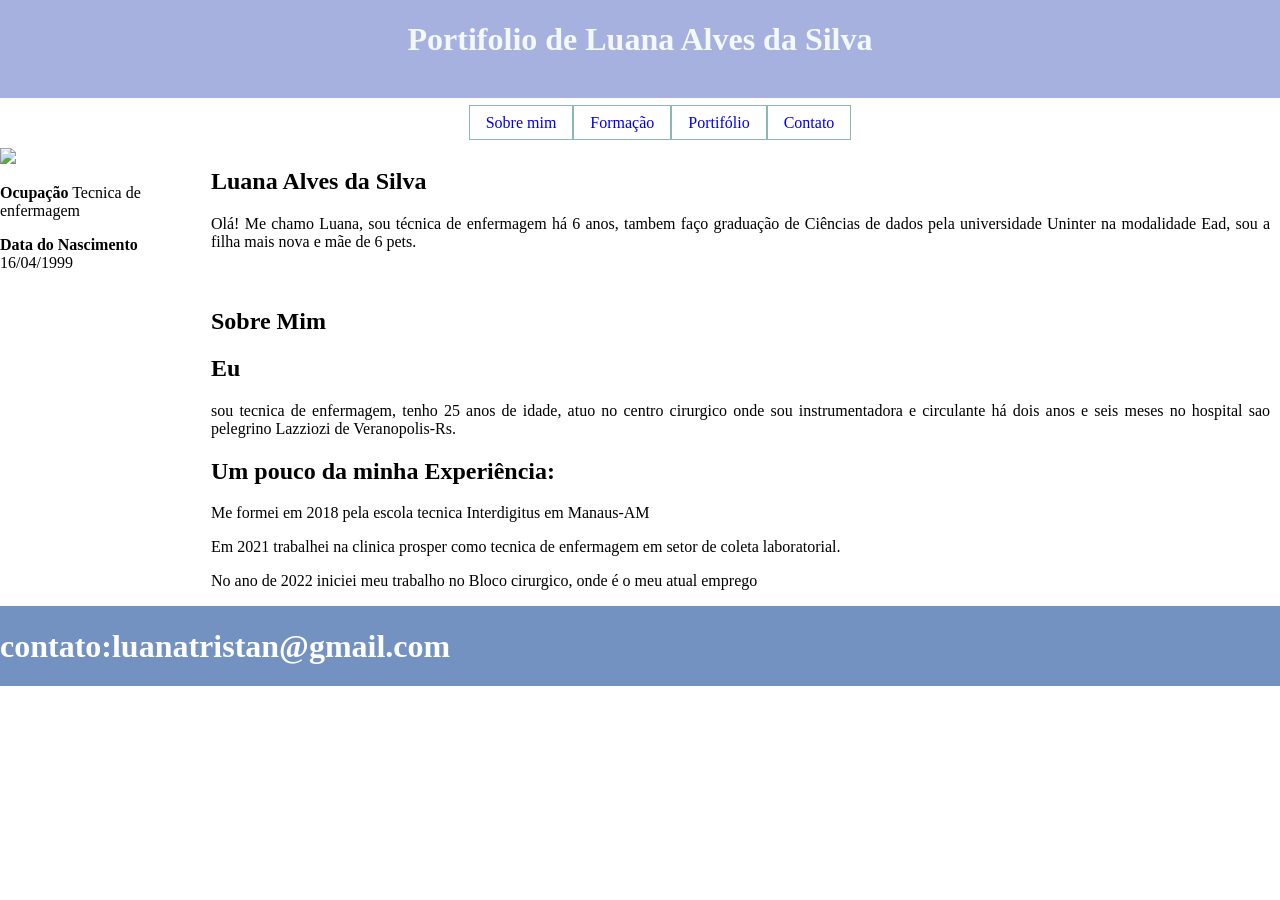
==== index.html @ b159dbfb "Add files via upload" ====
<!DOCTYPE html>
<html lang="en">

<head>
    <meta charset="UTF-8">
    <meta http-equiv="X-UA-Compatible" content="IE=edge">
    <meta name="viewport" content="width=device-width, initial-scale=1.0">
    
    <title>Portifolio de Luana Alves da Silva</title>
   
    <style>

        body {
            margin: 0;
        }
/*tirando as margens do corpo da pagina*/
        .container {
            display: grid;
        }
/*configurando um layout em grade para distribuir o conteúdo em diferentes áreas.*/
        header {
            grid-column-start: 1;
            grid-column-end: 12;
            background-color: #a7b1df;
        }
/*O cabeçalho ocupa a primeira linha da grade e se estende por todas as colunas (1 a 12). Está estilizado com uma cor de fundo cinza-esverdeada #506E6A e contém o título principal da página.*/

        .menu {
            grid-column-start: 6;
            grid-column-end: 12;
            justify-content: center;/*centraliza o menu*/
            gap: 20px;/*https://nekocalc.com/px-to-rem-converter*/
            
        } 
        /*Posicionado à direita (grid-column-start: 6 e grid-column-end: 12), o menu contém uma lista de links de navegação (biografia, obras, curiosidades)*/.

        .imagem_portifolio {
            grid-column-start: 1;
            grid-column-end: 3;
            gap: 20px
            
        }

        .principal {
            grid-column-start: 4;
            grid-column-end: 12;
            padding-left: 15px;
            padding-right: 10px;
            text-align: justify;

        }
        .imagem_portifolio.jpg {
                grid-column-start: 1;
                grid-column-end: 1;

            }

        footer {
            grid-column-start: 1;
            grid-column-end: 12;
            background-color: #7392c2;
            color: white;
            text-align: left;
        }

        ul {
            list-style-type: none;
            color: #9ea2d1;
        }

        a,
        a:link {
            text-decoration: none;
            padding: 8px 16px;
            border: solid #8db8b2 1px;
        }

        li {
            float: left;
        }

        a:hover {
            background-color: #b6dbd6;
            color: white;
        }

        /* media query para dispositivos móveis */
        @media only screen and (max-width: 767px) {
            .wrapper {
                grid-column-start: 1;
                grid-column-end: 1;

            }

            .imagem_portifolio.jpg {
                grid-column-start: 1;
                grid-column-end: 1;

            }

            .principal {
                grid-column-start: 1;
                grid-column-end: 1;

            }
        }
    </style>
</head>

<body>
    <header class="container">
        <h1 style="color: rgb(243, 249, 250); text-align: center;">Portifolio de Luana Alves da Silva</h1>
        <br>

    </header>
    

    <nav class="container menu">
 
        <ul>
            <li><a href="sobre mim.html">Sobre mim</a></li>
            <li><a href="formação.html">Formação</a></li>
            <li><a href="portifolio.html">Portifólio</a></li>
            <li><a href="contato">Contato</a></li>
        </ul>
    </nav>
    
    
    <div class="container wrapper">
        <aside class="imagem_portifolio.png.jpg">
            <img src="portifolio.png.jpg">
        
            <div class="infos">
                <p><strong>Ocupação</strong> Tecnica de enfermagem</p>
                <p>
                    <strong>Data do Nascimento</strong>
                    16/04/1999
                </p>
            </div>

        </aside>
        <section class="principal">
            <h1>
                Luana Alves da Silva
            </h1>
            <p> 
                Olá! Me chamo Luana, sou técnica de enfermagem há 6 anos, tambem faço graduação de Ciências de dados pela universidade Uninter na modalidade Ead, sou a filha mais nova e mãe de 6 pets.

            </p>
        </section>
    
</aside>
<section class=" principal">
    <h1>
        Sobre Mim
    </h1>
    <div class="card">
       

            <div class="">
                <h2>Eu</h2>
                <p> sou tecnica de enfermagem, tenho 25 anos de idade, atuo no centro cirurgico onde sou instrumentadora e circulante há dois anos e seis meses no hospital sao pelegrino Lazziozi de Veranopolis-Rs.</p>

            </div>
        </div>

        <h1>
            Um pouco da minha Experiência:
        </h1>
        
    

        <p>Me formei em 2018 pela escola tecnica Interdigitus em Manaus-AM </p>
        <p>Em 2021 trabalhei na clinica prosper como tecnica de enfermagem em setor de coleta laboratorial.</p>
        <p>No ano de 2022 iniciei meu trabalho no Bloco cirurgico, onde é o meu atual emprego
        </p>
    </section>
    
</div>
    </div>
</section>
</div>
<footer class="container">
<h1> contato:luanatristan@gmail.com</h1>
</footer>
</footer>
</div>
</body>
</body>

</html>
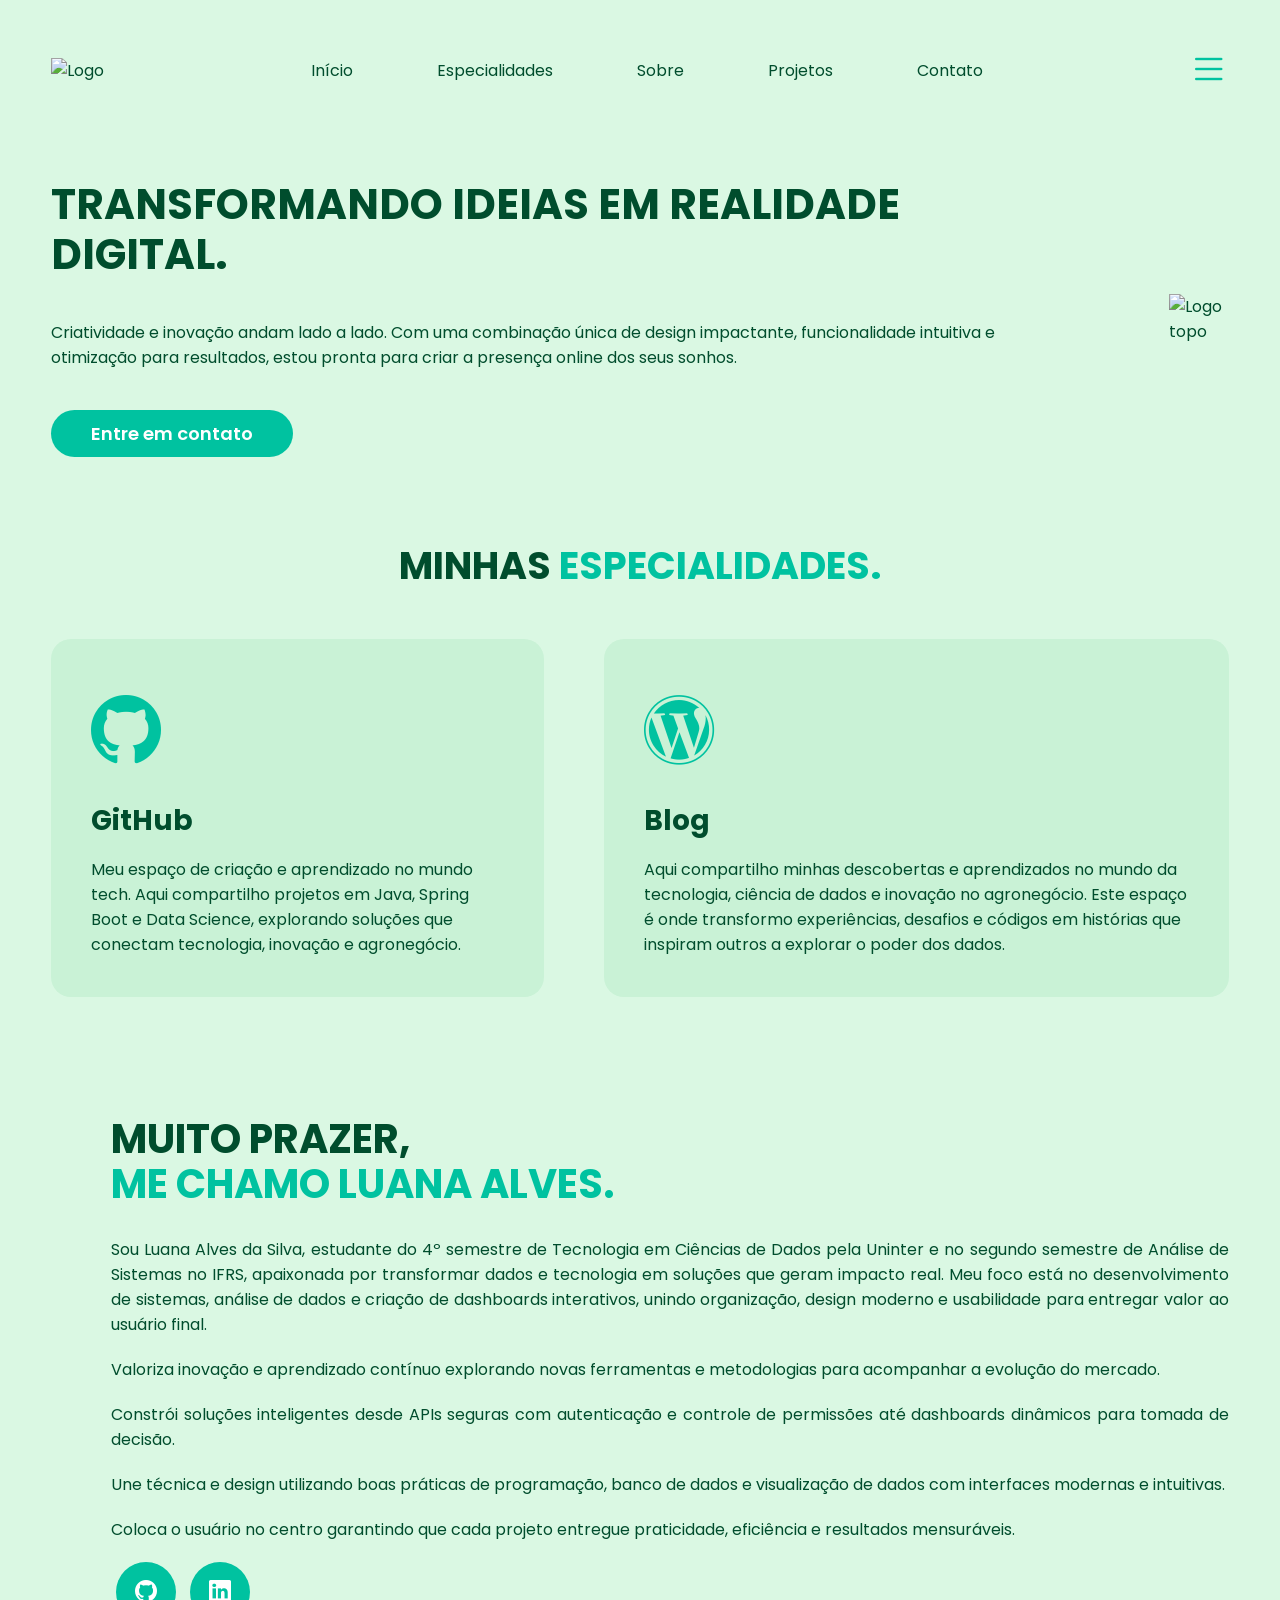
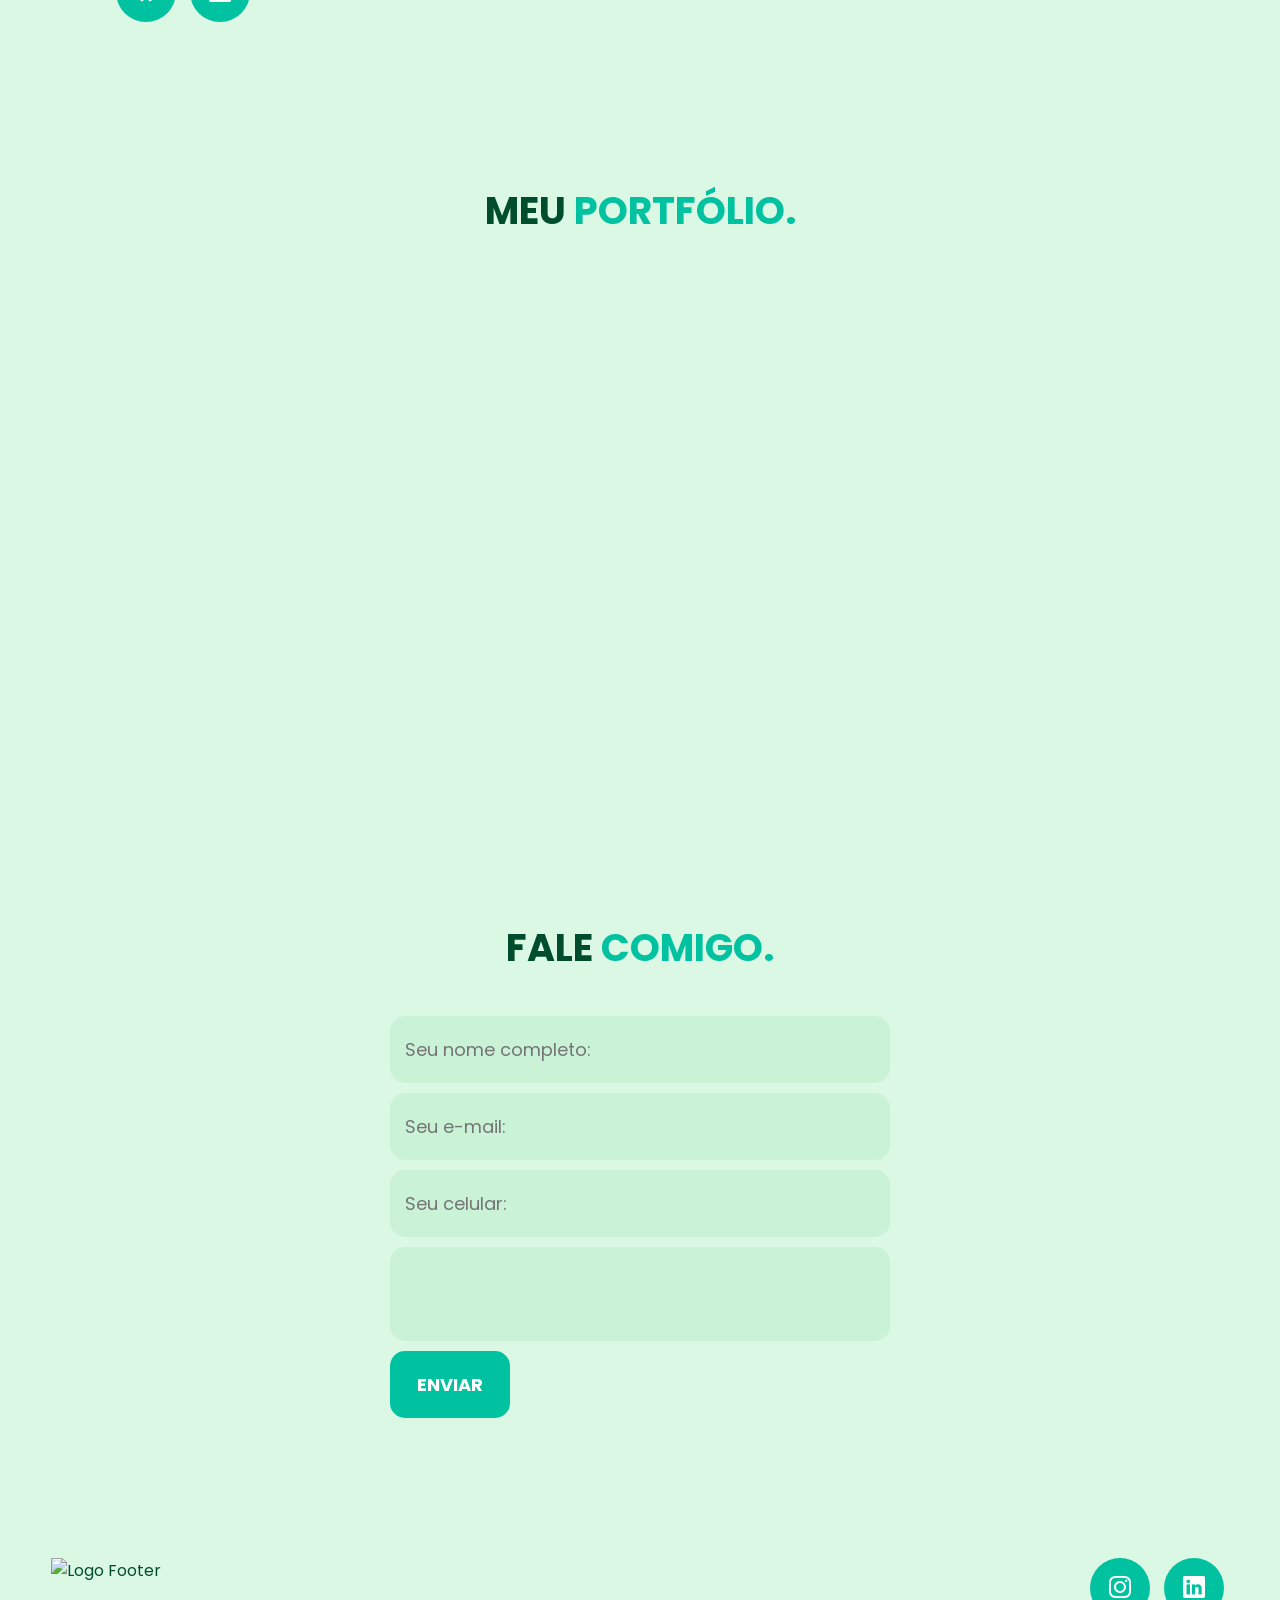
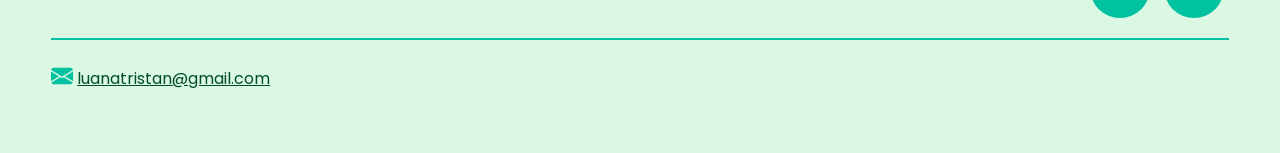
==== commit 412ed176: "Add files via upload" ====
--- a/index.html
+++ b/index.html
@@ -1,191 +1,176 @@
 <!DOCTYPE html>
-<html lang="en">
-
+<html lang="pt-br">
 <head>
     <meta charset="UTF-8">
-    <meta http-equiv="X-UA-Compatible" content="IE=edge">
     <meta name="viewport" content="width=device-width, initial-scale=1.0">
-    
-    <title>Portifolio de Luana Alves da Silva</title>
-   
-    <style>
+    <!-- GOOGLE FONTS -->
+    <link rel="preconnect" href="https://fonts.googleapis.com">
+    <link rel="preconnect" href="https://fonts.gstatic.com" crossorigin>
+    <link href="https://fonts.googleapis.com/css2?family=Poppins:wght@400;600;700&display=swap" rel="stylesheet">
+    <!-- BOOTSTRAP ICONS -->
+    <link rel="stylesheet" href="https://cdn.jsdelivr.net/npm/bootstrap-icons@1.10.5/font/bootstrap-icons.css">
+    <link rel="stylesheet" href="style.css">
+    <script src="menu.js" defer></script>
+    <title>Portfólio de Luana</title>
+</head>
+<body>
 
-        body {
-            margin: 0;
-        }
-/*tirando as margens do corpo da pagina*/
-        .container {
-            display: grid;
-        }
-/*configurando um layout em grade para distribuir o conteúdo em diferentes áreas.*/
-        header {
-            grid-column-start: 1;
-            grid-column-end: 12;
-            background-color: #a7b1df;
-        }
-/*O cabeçalho ocupa a primeira linha da grade e se estende por todas as colunas (1 a 12). Está estilizado com uma cor de fundo cinza-esverdeada #506E6A e contém o título principal da página.*/
+<header>
+    <div class="interface">
+        <div class="logo">
+            <a href="#">
+                <img src="images/Logo DATa.png.ico.png" alt="Logo">
+            </a>
+        </div>
+        <nav class="menu-desktop">
+            <ul>
+                <li><a href="#topo">Início</a></li>
+                <li><a href="#especialidades">Especialidades</a></li>
+                <li><a href="#sobre">Sobre</a></li>
+                <li><a href="#portfolio">Projetos</a></li>
+                <li><a href="#formulario">Contato</a></li>
+            </ul>
+        </nav>
+        <div class="btn-abrir-menu" id="btn-menu">
+            <i class="bi bi-list"></i>
+        </div>
+        <div class="menu-mobile" id="menu-mobile">
+            <div class="btn-fechar">
+                <i class="bi bi-x-lg"></i>
+            </div>
+            <nav>
+                <ul>
+                    <li><a href="#topo" class="link-menu-mobile">Início</a></li>
+                    <li><a href="#especialidades" class="link-menu-mobile">Especialidades</a></li>
+                    <li><a href="#sobre" class="link-menu-mobile">Sobre</a></li>
+                    <li><a href="#portfolio" class="link-menu-mobile">Projetos</a></li>
+                    <li><a href="#formulario" class="link-menu-mobile">Contato</a></li>
+                </ul>
+            </nav>
+        </div>
+        <div class="overlay-menu" id="overlay-menu"></div>
+    </div>
+</header>
 
-        .menu {
-            grid-column-start: 6;
-            grid-column-end: 12;
-            justify-content: center;/*centraliza o menu*/
-            gap: 20px;/*https://nekocalc.com/px-to-rem-converter*/
-            
-        } 
-        /*Posicionado à direita (grid-column-start: 6 e grid-column-end: 12), o menu contém uma lista de links de navegação (biografia, obras, curiosidades)*/.
-
-        .imagem_portifolio {
-            grid-column-start: 1;
-            grid-column-end: 3;
-            gap: 20px
-            
-        }
-
-        .principal {
-            grid-column-start: 4;
-            grid-column-end: 12;
-            padding-left: 15px;
-            padding-right: 10px;
-            text-align: justify;
-
-        }
-        .imagem_portifolio.jpg {
-                grid-column-start: 1;
-                grid-column-end: 1;
-
-            }
-
-        footer {
-            grid-column-start: 1;
-            grid-column-end: 12;
-            background-color: #7392c2;
-            color: white;
-            text-align: left;
-        }
-
-        ul {
-            list-style-type: none;
-            color: #9ea2d1;
-        }
-
-        a,
-        a:link {
-            text-decoration: none;
-            padding: 8px 16px;
-            border: solid #8db8b2 1px;
-        }
-
-        li {
-            float: left;
-        }
-
-        a:hover {
-            background-color: #b6dbd6;
-            color: white;
-        }
-
-        /* media query para dispositivos móveis */
-        @media only screen and (max-width: 767px) {
-            .wrapper {
-                grid-column-start: 1;
-                grid-column-end: 1;
-
-            }
-
-            .imagem_portifolio.jpg {
-                grid-column-start: 1;
-                grid-column-end: 1;
-
-            }
-
-            .principal {
-                grid-column-start: 1;
-                grid-column-end: 1;
-
-            }
-        }
-    </style>
-</head>
-
-<body>
-    <header class="container">
-        <h1 style="color: rgb(243, 249, 250); text-align: center;">Portifolio de Luana Alves da Silva</h1>
-        <br>
-
-    </header>
-    
-
-    <nav class="container menu">
- 
-        <ul>
-            <li><a href="sobre mim.html">Sobre mim</a></li>
-            <li><a href="formação.html">Formação</a></li>
-            <li><a href="portifolio.html">Portifólio</a></li>
-            <li><a href="contato">Contato</a></li>
-        </ul>
-    </nav>
-    
-    
-    <div class="container wrapper">
-        <aside class="imagem_portifolio.png.jpg">
-            <img src="portifolio.png.jpg">
-        
-            <div class="infos">
-                <p><strong>Ocupação</strong> Tecnica de enfermagem</p>
-                <p>
-                    <strong>Data do Nascimento</strong>
-                    16/04/1999
-                </p>
-            </div>
-
-        </aside>
-        <section class="principal">
-            <h1>
-                Luana Alves da Silva
-            </h1>
-            <p> 
-                Olá! Me chamo Luana, sou técnica de enfermagem há 6 anos, tambem faço graduação de Ciências de dados pela universidade Uninter na modalidade Ead, sou a filha mais nova e mãe de 6 pets.
-
-            </p>
-        </section>
-    
-</aside>
-<section class=" principal">
-    <h1>
-        Sobre Mim
-    </h1>
-    <div class="card">
-       
-
-            <div class="">
-                <h2>Eu</h2>
-                <p> sou tecnica de enfermagem, tenho 25 anos de idade, atuo no centro cirurgico onde sou instrumentadora e circulante há dois anos e seis meses no hospital sao pelegrino Lazziozi de Veranopolis-Rs.</p>
-
+<main>
+    <!-- TOPO -->
+    <section id="topo" class="topo-do-site">
+        <div class="interface">
+            <div class="flex">
+                <div class="txt-topo-site">
+                    <h1>TRANSFORMANDO IDEIAS EM REALIDADE DIGITAL.</h1>
+                    <p>Criatividade e inovação andam lado a lado. Com uma combinação única de design impactante, funcionalidade intuitiva e otimização para resultados, estou pronta para criar a presença online dos seus sonhos.</p>
+                    <div class="btn-contato">
+                        <a href="#formulario"><button>Entre em contato</button></a>
+                    </div>
+                </div>
+                <div class="img-topo-site">
+                    <img src="images/Logo DATa.png.ico.png" alt="Logo topo">
+                </div>
             </div>
         </div>
+    </section>
 
-        <h1>
-            Um pouco da minha Experiência:
-        </h1>
-        
-    
+    <!-- ESPECIALIDADES -->
+    <section id="especialidades" class="especiliadades">
+        <div class="interface">
+            <h2 class="titulo">MINHAS <span>ESPECIALIDADES.</span></h2>
+            <div class="flex">
+         <div class="especialidades-box">
+    <a href="https://github.com/Luanatris"" target="_blank">
+        <i class="bi bi-github"></i>
+    </a>
+    <h3>GitHub</h3>
+    <p>Meu espaço de criação e aprendizado no mundo tech.
+Aqui compartilho projetos em Java, Spring Boot e Data Science, explorando soluções que conectam tecnologia, inovação e agronegócio.</p>
+</div>
 
-        <p>Me formei em 2018 pela escola tecnica Interdigitus em Manaus-AM </p>
-        <p>Em 2021 trabalhei na clinica prosper como tecnica de enfermagem em setor de coleta laboratorial.</p>
-        <p>No ano de 2022 iniciei meu trabalho no Bloco cirurgico, onde é o meu atual emprego
-        </p>
+<div class="especialidades-box">
+    <a href="https://medium.com/@luanatristan" target="_blank">
+        <i class="bi bi-wordpress"></i>
+    </a>
+    <h3>Blog</h3>
+    <p>Aqui compartilho minhas descobertas e aprendizados no mundo da tecnologia,
+    ciência de dados e inovação no agronegócio.  
+    Este espaço é onde transformo experiências, desafios e códigos em
+    histórias que inspiram outros a explorar o poder dos dados.</p>
+</div>
+
     </section>
-    
-</div>
+
+    <!-- SOBRE -->
+    <section id="sobre" class="sobre">
+        <div class="interface">
+            <div class="flex">
+                <div class="img-sobre">
+                </div>
+                <div class="txt-sobre">
+                    <h2>MUITO PRAZER, <span>ME CHAMO LUANA ALVES.</span></h2>
+                    <p>Sou Luana Alves da Silva, estudante do 4º semestre de Tecnologia em Ciências de Dados pela Uninter e no segundo semestre de Análise de Sistemas no IFRS, apaixonada por transformar dados e tecnologia em soluções que geram impacto real. Meu foco está no desenvolvimento de sistemas, análise de dados e criação de dashboards interativos, unindo organização, design moderno e usabilidade para entregar valor ao usuário final.</p>
+                    <p>Valoriza inovação e aprendizado contínuo explorando novas ferramentas e metodologias para acompanhar a evolução do mercado.</p>
+                    <p>Constrói soluções inteligentes desde APIs seguras com autenticação e controle de permissões até dashboards dinâmicos para tomada de decisão.</p>
+                    <p>Une técnica e design utilizando boas práticas de programação, banco de dados e visualização de dados com interfaces modernas e intuitivas.</p>
+                    <p>Coloca o usuário no centro garantindo que cada projeto entregue praticidade, eficiência e resultados mensuráveis.</p>
+                    <div class="btn-social">
+                        <a href="https://github.com/Luanatris"><button><i class="bi bi-github"></i></button></a>
+                        <a href="https://www.linkedin.com/in/"><button><i class="bi bi-linkedin"></i></button></a>
+                    </div>
+                </div>
+            </div>
+        </div>
+    </section>
+
+    <!-- PORTFÓLIO -->
+    <section id="portfolio" class="portfolio">
+        <div class="interface">
+            <h2 class="titulo">MEU <span>PORTFÓLIO.</span></h2>
+            <div class="flex">
+                <div class="img-port" style="background-image: url(images/rolagem.jpeg);">
+                    <div class="overlay">Projeto 1</div>
+                </div>
+                <div class="img-port" style="background-image: url(images/rolagem.jpeg);">
+                    <div class="overlay">Projeto 2</div>
+                </div>
+                <div class="img-port" style="background-image: url(images/rolagem.jpeg);">
+                    <div class="overlay">Projeto 3</div>
+                </div>
+            </div>
+        </div>
+    </section>
+
+    <!-- FORMULÁRIO -->
+    <section id="formulario" class="formulario">
+        <div class="interface">
+            <h2 class="titulo">FALE <span>COMIGO.</span></h2>
+            <form action="">
+                <input type="text" placeholder="Seu nome completo:" required>
+                <input type="email" placeholder="Seu e-mail:" required>
+                <input type="text" placeholder="Seu celular:">
+                <textarea placeholder="Sua mensagem" required> </textarea>
+                <div class="btn-enviar"><input type="submit" value="ENVIAR"> </div>
+            </form>
+        </div>
+    </section>
+</main>
+
+<footer>
+    <div class="interface">
+        <div class="line-footer">
+            <div class="flex">
+                <div class="logo-footer">
+                    <img src="images/Logo DATa.png.ico.png" alt="Logo Footer">
+                </div>
+                <div class="btn-social">
+                    <a href="https://www.instagram.com/luanat.i"><button><i class="bi bi-instagram"></i></button></a>
+                    <a href="https://www.linkedin.com/luana-silva-a87005287"><button><i class="bi bi-linkedin"></i></button></a>
+                </div>
+            </div>
+        </div>
+        <div class="line-footer borda">
+            <p><i class="bi bi-envelope-fill"></i> <a href="mailto:luanatristan@gmail.com">luanatristan@gmail.com</a></p>
+        </div>
     </div>
-</section>
-</div>
-<footer class="container">
-<h1> contato:luanatristan@gmail.com</h1>
 </footer>
-</footer>
-</div>
+
 </body>
-</body>
-
-</html>+</html>
--- a/style.css
+++ b/style.css
@@ -0,0 +1,465 @@
+/* ==========================
+   ESTILO GERAL
+========================== */
+* {
+    margin: 0;
+    padding: 0;
+    box-sizing: border-box;
+    font-family: 'Poppins', sans-serif;
+}
+
+body {
+    background-color: #daf8e3; /* verde clarinho */
+    height: 100%;
+    color: #004d2d; /* cor padrão do texto escuro */
+}
+
+.interface {
+    max-width: 1280px;
+    margin: 0 auto;
+}
+
+.flex {
+    display: flex;
+}
+
+h2.titulo {
+    color: #004d2d;
+    font-size: 38px;
+    text-align: center;
+}
+
+h2.titulo span {
+    color: #00c2a0;
+}
+
+button:hover,
+form .btn-enviar input:hover {
+    box-shadow: 0px 0px 8px #00c2a0;
+    transform: scale(1.05);
+}
+
+/* ==========================
+   CABEÇALHO
+========================== */
+header {
+    padding: 40px 4%;
+}
+
+header>.interface {
+    display: flex;
+    align-items: center;
+    justify-content: space-between;
+}
+
+header a {
+    color: #004d2d;
+    text-decoration: none;
+    display: inline-block;
+    transition: .2s;
+}
+
+header nav.menu-desktop a:hover {
+    color: #00c2a0;
+    transform: scale(1.05);
+}
+
+header nav ul {
+    list-style-type: none;
+}
+
+header nav.menu-desktop ul li {
+    display: inline-block;
+    padding: 0 40px;
+}
+
+/* ==========================
+   MENU MOBILE
+========================== */
+.btn-abrir-menu i {
+    color: #00c2a0;
+    font-size: 40px;
+}
+
+.menu-mobile {
+    background-color: #daf8e3; /* verde clarinho */
+    height: 100vh;
+    position: fixed;
+    top: 0;
+    right: 0;
+    z-index: 99999;
+    width: 0%;
+    overflow: hidden;
+    transition: .5s;
+}
+
+.menu-mobile.abrir-menu {
+    width: 70%;
+}
+
+.menu-mobile.abrir-menu ~ .overlay-menu {
+    display: block;
+}
+
+.menu-mobile .btn-fechar {
+    padding: 20px 5%;
+}
+
+.menu-mobile .btn-fechar i {
+    color: #00c2a0;
+    font-size: 30px;
+}
+
+.menu-mobile nav ul {
+    text-align: right;
+}
+
+.menu-mobile nav ul li a {
+    color: #004d2d;
+    font-size: 20px;
+    font-weight: 300;
+    padding: 20px 8%;
+    display: block;
+}   
+.menu-mobile nav ul li a:hover {
+    background-color: #00c2a0;
+    color: #fff;
+}
+
+.overlay-menu {
+    background-color: #daf8e3bf; /* semi-transparente */
+    width: 100%;
+    height: 100%;
+    position: fixed;
+    top: 0;
+    left: 0;
+    z-index: 88888;
+    display: none;
+}
+
+/* ==========================
+   TOPO DO SITE
+========================== */
+section.topo-do-site {
+    padding: 40px 4%;
+}
+
+section.topo-do-site .flex {
+    align-items: center;
+    justify-content: center;
+    gap: 90px;
+}
+
+.topo-do-site h1 {
+    color: #004d2d;
+    font-size: 42px;
+    line-height: 50px;
+}
+
+.topo-do-site .txt-topo-site span {
+    color: #00c2a0;
+}
+
+.topo-do-site .txt-topo-site p {
+    margin: 40px 0;
+}
+
+.topo-do-site .img-topo-site img {
+    position: relative;
+    animation: flutuar 2s ease-in-out infinite alternate;
+}
+
+@keyframes flutuar {
+    0% { top: 0; }
+    100% { top: 30px; }
+}
+
+.btn-contato button {
+    padding: 10px 40px;
+    font-size: 18px;
+    font-weight: 600;
+    background-color: #00c2a0;
+    border: 0;
+    border-radius: 30px;
+    cursor: pointer;
+    transition: .2s;
+    color: #fff;
+}
+
+/* ==========================
+   ESPECIALIDADES
+========================== */
+section.especiliadades {
+    padding: 40px 4%;
+}
+
+section.especiliadades .flex {
+    gap: 60px;
+}
+
+.especiliadades .especialidades-box {
+    color: #004d2d;
+    background-color: #c9f2d6; /* verde suave para caixas */
+    padding: 40px;
+    border-radius: 20px;
+    margin-top: 45px;
+    transition: .2s;
+}
+
+.especiliadades .especialidades-box:hover {
+    transform: scale(1.05);
+    box-shadow: 0 0 20px #00c2a078;
+}
+
+.especiliadades .especialidades-box i {
+    font-size: 70px;
+    color: #00c2a0;
+}
+
+.especiliadades .especialidades-box h3 {
+    font-size: 28px;
+    margin: 15px 0;
+}
+
+/* ==========================
+   SOBRE
+========================== */
+section.sobre {
+    padding: 80px 4%;
+}
+
+section.sobre .flex {
+    align-items: center;
+    gap: 60px;
+}
+
+.sobre .txt-sobre h2 {
+    font-size: 40px;
+    line-height: 45px;
+    margin-bottom: 30px;
+}
+
+.sobre .txt-sobre h2 span {
+    color: #00c2a0;
+    display: block;
+}
+
+.sobre .txt-sobre p {
+    margin: 20px 0;
+    text-align: justify;
+}
+
+.btn-social button {
+    width: 60px;
+    height: 60px;
+    border-radius: 50%;
+    border: none;
+    background-color: #00c2a0;
+    font-size: 22px;
+    cursor: pointer;
+    margin: 0 5px;
+    transition: .2s;
+    color: #fff;
+}
+
+/* ==========================
+   PORTFÓLIO
+========================== */
+section.portfolio {
+    padding: 80px 4%;
+}
+
+section.portfolio .flex {
+    justify-content: space-around;
+    margin-top: 60px;
+}
+
+.img-port {
+    width: 360px;
+    height: 460px;
+    background-size: cover;
+    background-position: 100% 0%;
+    border-radius: 40px;
+    position: relative;
+    cursor: pointer;
+    transition: 8s;
+}
+
+.img-port:hover {
+    background-position: 100% 100%;
+}
+
+.overlay {
+    position: absolute;
+    top: 0;
+    left: 0;
+    width: 100%;
+    height: 100%;
+    background-color: #004d2d80; /* overlay semi-transparente escuro */
+    border-radius: 40px;
+    display: flex;
+    align-items: center;
+    justify-content: center;
+    font-size: 24px;
+    font-weight: 600;
+    color: #fff;
+    opacity: 0;
+    transition: .5s;
+}
+
+.overlay:hover {
+    opacity: 1;
+}
+
+/* ==========================
+   FORMULÁRIO
+========================== */
+section.formulario {
+    padding: 80px 4%;
+}
+
+form {
+    max-width: 500px;
+    margin: 0 auto;
+    display: flex;
+    flex-direction: column;
+    gap: 10px;
+    margin-top: 40px;
+}
+
+form input,
+form textarea {
+    width: 100%;
+    background-color: #c9f2d6; /* verde suave */
+    border: 0;
+    outline: 0;
+    padding: 20px 15px;
+    border-radius: 15px;
+    color: #004d2d;
+    font-size: 18px;
+}
+
+form textarea {
+    resize: none;
+    max-height: 200px;
+}
+
+form .btn-enviar input {
+    width: 120px;
+    background-color: #00c2a0;
+    color: #fff;
+    font-weight: 700;
+    cursor: pointer;
+    transition: .2s;
+}
+
+/* ==========================
+   RODAPÉ
+========================== */
+footer {
+    padding: 40px 4%;
+}
+
+footer .flex {
+    justify-content: space-between;
+}
+
+footer .line-footer {
+    padding: 20px 0;
+}
+
+footer .borda {
+    border-top: 2px solid #00c2a0;
+}
+
+footer .line-footer p i {
+    color: #00c2a0;
+    font-size: 22px;
+}
+
+footer .line-footer p a {
+    color: #004d2d;
+}
+
+/* ==========================
+   RESPONSIVIDADE
+========================== */
+@media screen and (max-width: 1020px) {
+    .flex {
+        flex-direction: column;
+    }
+
+    .topo-do-site .flex{
+        flex-direction: column-reverse;
+    }
+
+    h2.titulo {
+        font-size: 34px;
+        line-height: 30px;
+    }
+
+    .menu-desktop,.btn-contato{
+        display: none;
+    }
+
+    section.topo-do-site .flex {
+        gap: 40px;
+    }
+
+    section.topo-do-site {
+        padding: 20px 8%;
+    }
+
+    .topo-do-site h1 {
+        font-size: 30px;
+    }
+
+    .topo-do-site .img-topo-site img {
+        width: 100%;
+    }
+
+    section.especiliadades {
+        padding: 40px 8%;
+    }
+
+    section.sobre {
+        padding: 80px 8%;
+    }
+
+    .sobre .txt-sobre h2 {
+        font-size: 34px;
+        line-height: 35px;
+        text-align: center;
+    }
+
+    .btn-social{
+        text-align: center;
+    }
+
+    .img-sobre img{
+        width: 100%;
+    }
+
+    section.portfolio {
+        padding: 80px 8%;
+    }
+
+    .img-port {
+        width: 100%;
+        max-width: 360px;
+        margin: 0 auto;
+    }
+
+    section.portfolio .flex {
+       gap: 60px;
+    }
+
+    footer .flex {
+        flex-direction: column;
+        gap: 30px;
+    }
+
+    footer .line-footer {
+        text-align: center;
+    }
+}
